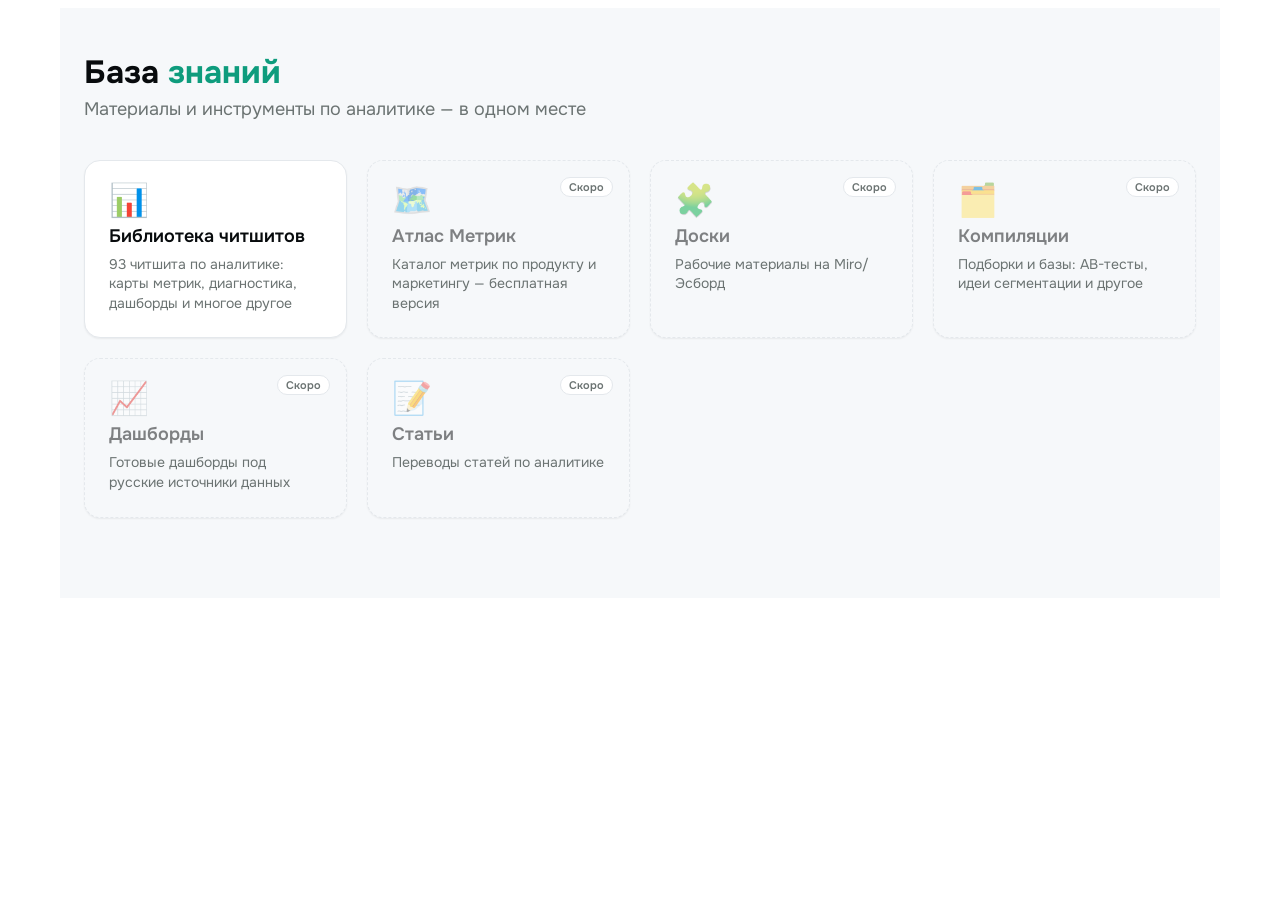
==== preview.html @ 124d57a4 "Add coming-soon placeholder cards, local preview, and finalize cheatsheets link Five upcoming produc" ====
<!doctype html>
<html lang="ru">
<head>
<meta charset="utf-8">
<title>Превью Базы знаний</title>
<link rel="stylesheet" href="style.css">
</head>
<body>

<div class="jm-hub">
  <header class="jm-hub-header">
    <h1 class="jm-hub-title">База <span class="jm-accent">знаний</span></h1>
    <p class="jm-hub-subtitle">Материалы и инструменты по аналитике — в одном месте</p>
  </header>

  <div class="jm-hub-grid" id="jm-hub-grid"></div>
</div>

<script src="app.js"></script>

</body>
</html>
---- style.css ----
@import url('https://fonts.googleapis.com/css2?family=Onest:wght@400;500;600;700;800&family=IBM+Plex+Mono:wght@400;500;600&display=swap');

.jm-hub {
  /* ---- brand core ---- */
  --jm-green: #0E9C7D;
  --jm-green-press: #0B7D64;
  --jm-green-deep: #064D2B;
  --jm-green-tint: #E7F6F1;
  --jm-green-tint-soft: #E8FBF7;

  /* ---- semantic accents ---- */
  --jm-coral: #FF5C60;
  --jm-coral-text: #DC4048;
  --jm-coral-tint: #FDE9EA;
  --jm-yellow: #FFC700;
  --jm-yellow-text: #A07A00;
  --jm-yellow-tint: #FFF4D6;
  --jm-blue: #4991FF;
  --jm-blue-press: #357EF0;
  --jm-blue-tint: #EAF2FF;
  --jm-purple: #9370DB;
  --jm-purple-text: #6D4FB0;
  --jm-purple-tint: #F0EBFA;

  /* ---- neutrals ---- */
  --jm-ink: #080B0D;
  --jm-text: #20262E;
  --jm-muted: #6B7372;
  --jm-faint: #98A0A6;
  --jm-line: #E4E8EC;
  --jm-bg: #F6F8FA;
  --jm-surface: #FFFFFF;

  /* ---- type ---- */
  --jm-font-sans: 'Onest', system-ui, -apple-system, 'Segoe UI', Roboto, sans-serif;
  --jm-font-mono: 'IBM Plex Mono', ui-monospace, Menlo, Consolas, monospace;
  --jm-display-m: 2rem;
  --jm-h3: 1.125rem;
  --jm-body-l: 1.125rem;
  --jm-body: 1rem;
  --jm-body-s: 0.875rem;
  --jm-w-medium: 500;
  --jm-w-semibold: 600;
  --jm-w-bold: 700;
  --jm-w-black: 800;
  --jm-lh-tight: 1.05;

  /* ---- space (4px step) ---- */
  --jm-space-1: 4px;
  --jm-space-2: 8px;
  --jm-space-3: 12px;
  --jm-space-4: 16px;
  --jm-space-5: 20px;
  --jm-space-6: 24px;
  --jm-space-8: 32px;
  --jm-space-10: 40px;
  --jm-space-12: 48px;
  --jm-space-20: 80px;
  --jm-container: 1160px;

  /* ---- radii ---- */
  --jm-r-sm: 8px;
  --jm-r-md: 12px;
  --jm-r-lg: 16px;
  --jm-r-pill: 999px;

  /* ---- shadows ---- */
  --jm-e1: 0 1px 2px rgba(8,11,13,.06);
  --jm-e2: 0 4px 16px rgba(8,11,13,.06);
  --jm-e3: 0 12px 32px rgba(8,11,13,.10);
  --jm-ring: 0 0 0 3px rgba(14,156,125,.28);

  /* ---- motion ---- */
  --jm-ease: cubic-bezier(.2,.6,.2,1);
  --jm-dur: .17s;

  font-family: var(--jm-font-sans);
  color: var(--jm-text);
  background: var(--jm-bg);
  max-width: var(--jm-container);
  margin: 0 auto;
  padding: var(--jm-space-12) var(--jm-space-6) var(--jm-space-20);
  box-sizing: border-box;
}

.jm-hub *, .jm-hub *::before, .jm-hub *::after {
  box-sizing: border-box;
}

.jm-hub-header {
  margin-bottom: var(--jm-space-10);
}

.jm-hub-title {
  font-size: var(--jm-display-m);
  font-weight: var(--jm-w-bold);
  line-height: var(--jm-lh-tight);
  margin: 0 0 var(--jm-space-2);
  color: var(--jm-ink);
}

.jm-hub-title .jm-accent {
  color: var(--jm-green);
}

.jm-hub-subtitle {
  font-size: var(--jm-body-l);
  color: var(--jm-muted);
  margin: 0;
}

.jm-hub-grid {
  display: grid;
  grid-template-columns: repeat(auto-fill, minmax(260px, 1fr));
  gap: var(--jm-space-5);
}

.jm-hub-card {
  display: flex;
  flex-direction: column;
  gap: var(--jm-space-2);
  background: var(--jm-surface);
  border: 1px solid var(--jm-line);
  border-radius: var(--jm-r-lg);
  padding: var(--jm-space-6);
  text-decoration: none;
  color: inherit;
  box-shadow: var(--jm-e1);
  transition: transform var(--jm-dur) var(--jm-ease), box-shadow var(--jm-dur) var(--jm-ease), border-color var(--jm-dur) var(--jm-ease);
}

.jm-hub-card:hover {
  transform: translateY(-2px);
  box-shadow: var(--jm-e2);
  border-color: var(--jm-green);
}

.jm-hub-card:focus-visible {
  outline: none;
  box-shadow: var(--jm-ring);
}

.jm-hub-card-icon {
  font-size: 32px;
  line-height: 1;
}

.jm-hub-card-title {
  font-size: var(--jm-h3);
  font-weight: var(--jm-w-semibold);
  color: var(--jm-ink);
}

.jm-hub-card-desc {
  font-size: var(--jm-body-s);
  color: var(--jm-muted);
  line-height: 1.4;
}

.jm-hub-card--soon {
  position: relative;
  cursor: default;
  background: var(--jm-bg);
  border-style: dashed;
}

.jm-hub-card--soon:hover {
  transform: none;
  box-shadow: var(--jm-e1);
  border-color: var(--jm-line);
}

.jm-hub-card--soon .jm-hub-card-icon,
.jm-hub-card--soon .jm-hub-card-title {
  opacity: 0.5;
}

.jm-hub-card-badge {
  position: absolute;
  top: var(--jm-space-4);
  right: var(--jm-space-4);
  font-size: 11px;
  font-weight: var(--jm-w-semibold);
  color: var(--jm-muted);
  background: var(--jm-surface);
  border: 1px solid var(--jm-line);
  border-radius: var(--jm-r-pill);
  padding: 2px var(--jm-space-2);
}

@media (max-width: 640px) {
  .jm-hub {
    padding: var(--jm-space-8) var(--jm-space-4) var(--jm-space-12);
  }
  .jm-hub-grid {
    grid-template-columns: 1fr;
  }
}
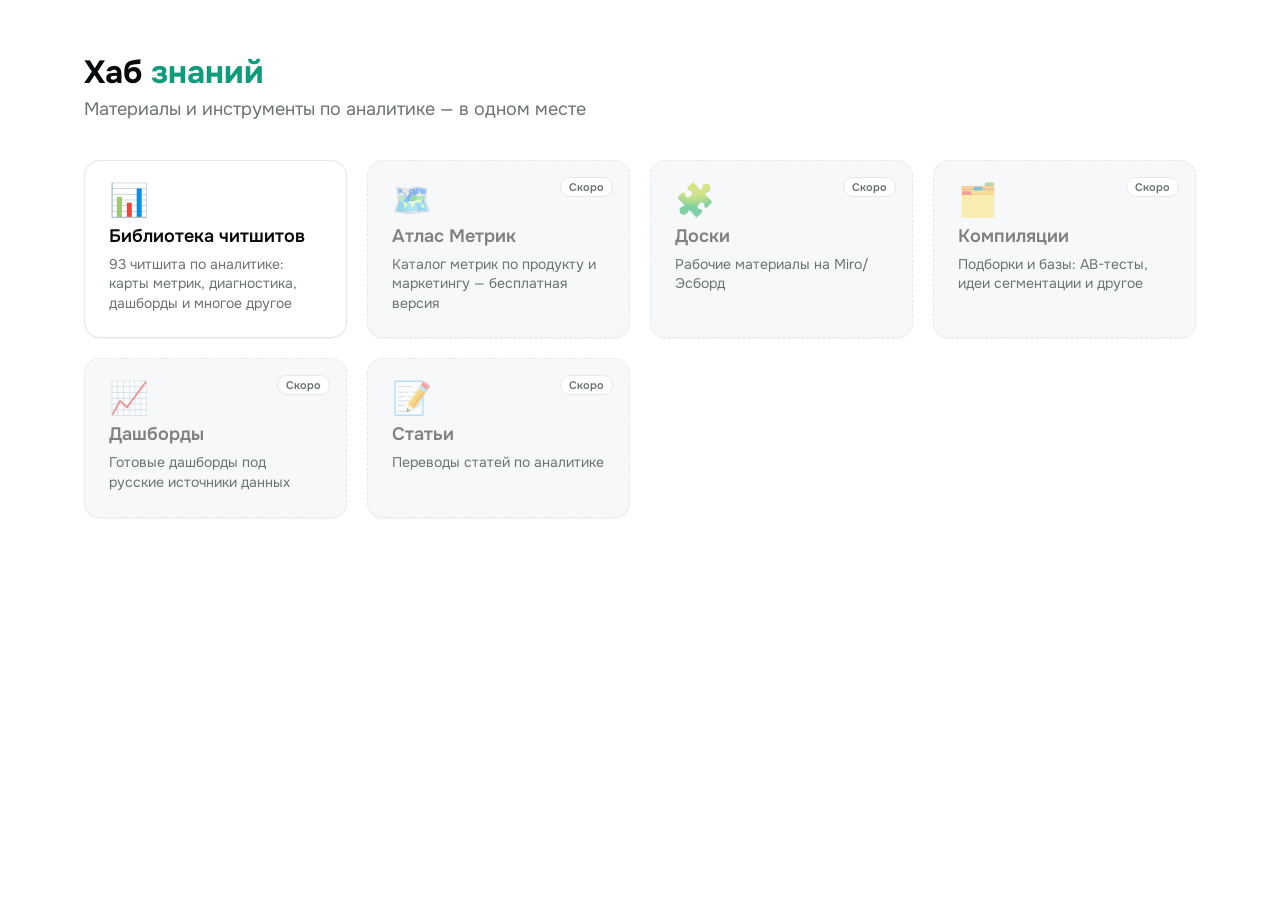
==== commit 43dd9ba1: "Rename "База знаний" to "Хаб знаний" in page title" ====
--- a/preview.html
+++ b/preview.html
@@ -2,14 +2,14 @@
 <html lang="ru">
 <head>
 <meta charset="utf-8">
-<title>Превью Базы знаний</title>
+<title>Превью Хаба знаний</title>
 <link rel="stylesheet" href="style.css">
 </head>
 <body>
 
 <div class="jm-hub">
   <header class="jm-hub-header">
-    <h1 class="jm-hub-title">База <span class="jm-accent">знаний</span></h1>
+    <h1 class="jm-hub-title">Хаб <span class="jm-accent">знаний</span></h1>
     <p class="jm-hub-subtitle">Материалы и инструменты по аналитике — в одном месте</p>
   </header>
 
--- a/style.css
+++ b/style.css
@@ -76,7 +76,7 @@
 
   font-family: var(--jm-font-sans);
   color: var(--jm-text);
-  background: var(--jm-bg);
+  background: var(--jm-surface);
   max-width: var(--jm-container);
   margin: 0 auto;
   padding: var(--jm-space-12) var(--jm-space-6) var(--jm-space-20);
